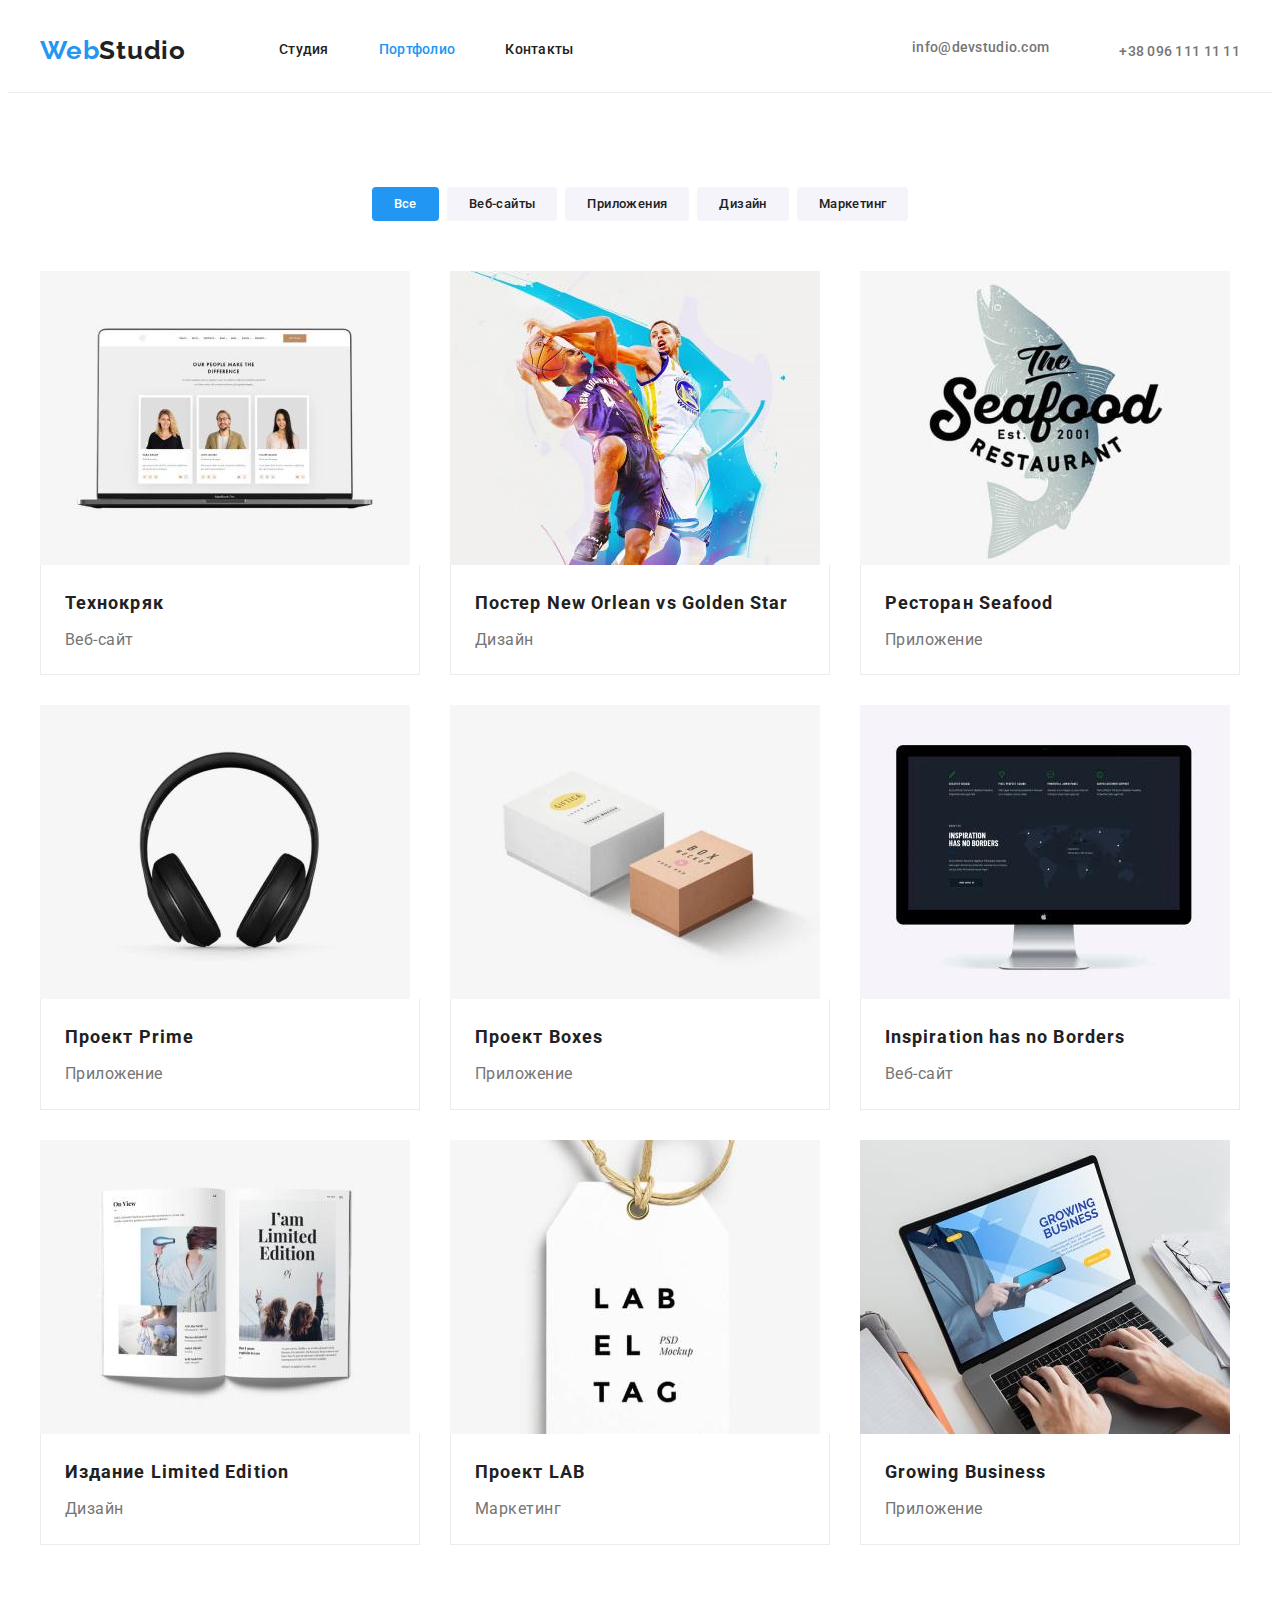
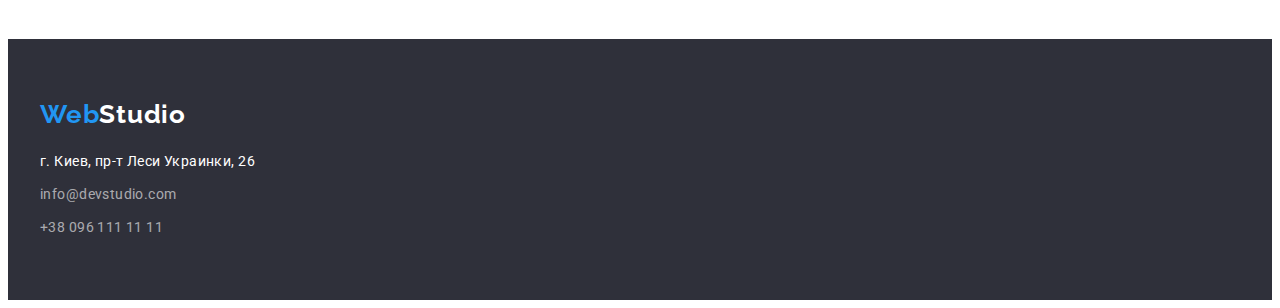
==== portfolio.html @ 3c200aab "Дз 4" ====
<!DOCTYPE html>
<html lang="ru">
  <head>
    <meta charset="UTF-8" />
    <meta http-equiv="X-UA-Compatible" content="IE=edge" />
    <meta name="viewport" content="width=h, initial-scale=1.0" />
    <title>Document</title>
    <link rel="preconnect" href="https://fonts.googleapis.com" />
    <link rel="preconnect" href="https://fonts.gstatic.com" crossorigin />
    <link
      href="https://fonts.googleapis.com/css2?family=Raleway:wght@700&family=Roboto:wght@400;500;700;900&display=swap"
      rel="stylesheet"
    />
    <link
      rel="stylesheet"
      href="https://cdnjs.cloudflare.com/ajax/libs/modern-normalize/1.1.0/modern-normalize.min.css"
      integrity="sha512-wpPYUAdjBVSE4KJnH1VR1HeZfpl1ub8YT/NKx4PuQ5NmX2tKuGu6U/JRp5y+Y8XG2tV+wKQpNHVUX03MfMFn9Q=="
      crossorigin="anonymous"
      referrerpolicy="no-referrer"
    />
    
    <link rel="stylesheet" href="./css/styles.css" />
  </head>

  <body>
    <!--Header-->

    <header class="header">
      <div class="container header-container">
        <nav class="header-navigation">
          <a class="header-logo link" href="/"
            >Web<span class="span-logo">Studio</span>
          </a>

          <ul class="header-list list">
            <li class="item">
              <a class="header-item link" href="./index.html">Студия</a>
            </li>
            <li class="item">
              <a class="header-item link current" href="./portfolio.html"
                >Портфолио</a
              >
            </li>
            <li class="item">
              <a class="header-item link" href="">Контакты</a>
            </li>
          </ul>
        </nav>

        <div class="contact-list-flex">
          <ul class="contact-list list">
            <li class=" item contact-item">
              <a class="header-contact link" href="mailto:info@devstudio.com"
                ><svg class="item-svg" width="16" height="12">
                  <use href="./images/sprite.svg#icon-letter"></use>
                </svg>info@devstudio.com </a
              >
            </li>
            <li class="item contact-item">
              <a class="header-contact link" href="tel:+380961111111"
                ><svg class="item-svg" width="10" height="16">
                  <use href="./images/sprite.svg#icon-phone"></use>
                </svg>+38 096 111 11 11</a
              >
            </li>
          </ul>
        </div>
      </div>
    </header>

    <main>
      <!--Портфоліо-->

      <section class="section-portfolio section">
        <div class="container">
          <h1 class="visually-hidden">Портфоліо</h1>
          <ul class="list button-list">
            <li class="button-item">
              <button class="portfolio-button current cursor" type="button">
                Все
              </button>
            </li>
            <li class="button-item">
              <button class="portfolio-button cursor" type="button">
                Веб-сайты
              </button>
            </li>
            <li class="button-item">
              <button class="portfolio-button cursor" type="button">
                Приложения
              </button>
            </li>
            <li class="button-item">
              <button class="portfolio-button cursor" type="button">
                Дизайн
              </button>
            </li>
            <li class="button-item">
              <button class="portfolio-button cursor" type="button">
                Маркетинг
              </button>
            </li>
          </ul>

          <ul class="portfolio-list list">
            <li class="portfolio-item">
              <img src="./images/ноут.jpg" alt="ноут" width="370" />
              <div class="portfolio-padding">
                <h2 class="portfolio-title">Технокряк</h2>
                <p class="portfolio-text">Веб-сайт</p>
              </div>
            </li>
            <li class="portfolio-item">
              <img src="./images/баскетбол.jpg" alt="баскетбол" width="370" />
              <div class="portfolio-padding">
                <h2 class="portfolio-title">
                  Постер New Orlean vs Golden Star
                </h2>
                <p class="portfolio-text">Дизайн</p>
              </div>
            </li>
            <li class="portfolio-item">
              <img src="./images/seafood.jpg" alt="seafood" width="370" />
              <div class="portfolio-padding">
                <h2 class="portfolio-title">Ресторан Seafood</h2>
                <p class="portfolio-text">Приложение</p>
              </div>
            </li>
            <li class="portfolio-item">
              <img src="./images/навушники.jpg" alt="навушники" width="370" />
              <div class="portfolio-padding">
                <h2 class="portfolio-title">Проект Prime</h2>
                <p class="portfolio-text">Приложение</p>
              </div>
            </li>
            <li class="portfolio-item">
              <img src="./images/цегла.jpg" alt="цегла" width="370" />
              <div class="portfolio-padding">
                <h2 class="portfolio-title">Проект Boxes</h2>
                <p class="portfolio-text">Приложение</p>
              </div>
            </li>
            <li class="portfolio-item">
              <img src="./images/монітор.jpg" alt="монітор" width="370" />
              <div class="portfolio-padding">
                <h2 class="portfolio-title">Inspiration has no Borders</h2>
                <p class="portfolio-text">Веб-сайт</p>
              </div>
            </li>
            <li class="portfolio-item">
              <img src="./images/книжка.jpg" alt="книжка" width="370" />
              <div class="portfolio-padding">
                <h2 class="portfolio-title">Издание Limited Edition</h2>
                <p class="portfolio-text">Дизайн</p>
              </div>
            </li>
            <li class="portfolio-item">
              <img src="./images/лейба.jpg" alt="лейба" width="370" />
              <div class="portfolio-padding">
                <h2 class="portfolio-title">Проект LAB</h2>
                <p class="portfolio-text">Маркетинг</p>
              </div>
            </li>
            <li class="portfolio-item">
              <img src="./images/комп.jpg" alt="комп" width="370" />
              <div class="portfolio-padding">
                <h2 class="portfolio-title">Growing Business</h2>
                <p class="portfolio-text">Приложение</p>
              </div>
            </li>
          </ul>
        </div>
      </section>
    </main>

    <!--Footer-->

    <footer class="footer">
      <div class="container footer-container">
        <a class="footer-logo link" href="/"
          >Web<span class="span-logo-footer">Studio</span></a
        >

        <address class="address-contacts">
          <p class="addres-text">г. Киев, пр-т Леси Украинки, 26</p>
          <ul class="addres-list list">
            <li class="addres-item">
              <a class="addres-mail link" href="mailto:info@devstudio.com"
                >info@devstudio.com</a
              >
            </li>
            <li class="addres-item-tel">
              <a class="addres-tel link" href="tel:+380961111111"
                >+38 096 111 11 11</a
              >
            </li>
          </ul>
        </address>
      </div>
    </footer>
  </body>
</html>
---- css/styles.css ----
:root {
  --primary-text-color: #757575;
  --second-text-color: #212121;
  --fourth-text-color: #ffffff;
  --accent-color: #2196f3;
  --button-color: #f5f4fa;
}

body {
  font-family: 'Roboto', sans-serif;
  background-color: var(--fourth-text-color);
}

h1,
h2,
h3,
h4,
ul,
p {
  margin-top: 0px;
  margin-bottom: 0px;
  padding-left: 0px;
}

.section {
  padding-top: 94px;
  padding-bottom: 94px;
}

img {
  display: block;
}

.list {
  list-style: none;
}

.link {
  text-decoration: none;
}

.container {
  width: 1200px;
  padding-left: 15px;
  padding-right: 15px;
  margin: 0 auto;
}

/* ----------- header ------------- */

.header {
  border-bottom-width: 1px;
  border-bottom-style: solid;
  border-bottom-color: #ececec;
}

.header-container {
  display: flex;
  align-items: center;
}

.header-navigation {
  display: flex;
  align-items: center;
}

.header-logo {
  padding-top: 24px;
  padding-bottom: 24px;

  font-family: Raleway, sans-serif;
  font-weight: 700;
  font-size: 26px;
  line-height: 1.19;
  letter-spacing: 0.03em;
  color: var(--accent-color);
}

.span-logo {
  color: var(--second-text-color);
}

.header-list {
  display: flex;
  margin-left: 93px;
  padding-left: 0px;
}

.header-list .item:not(:last-child) {
  margin-right: 50px;
}

.header-item {
  display: block;
  padding-top: 32px;
  padding-bottom: 32px;

  font-weight: 500;
  font-size: 14px;
  line-height: 1.14;
  letter-spacing: 0.02em;
  color: var(--second-text-color);

}
.header-item:hover,
.header-item:focus {
  color: var(--accent-color);
}

.header-contact:hover,
.header-contact:focus {
  color: var(--accent-color);
}


.header-contact:hover .item-svg,
.header-contact:focus .item-svg {
  fill: var(--accent-color);
}

.header-item.current {
  color: var(--accent-color);
}

.contact-list-flex {
  margin-left: auto;
}

.contact-list {
  display: flex;
  text-align: center;
}

.contact-list .item + .item {
  margin-left: 50px;
}



.item-svg {
  margin-right: 10px;
  fill: var(--primary-text-color);
}
  



.header-contact {
  display: block;

  padding-top: 32px;
  padding-bottom: 32px;

  font-weight: 500;
  font-size: 14px;
  line-height: 1.14;
  letter-spacing: 0.02em;
  color: var(--primary-text-color);
}

/* --------hero--------------- */

.hero {
  background-color: #2f303a;
  text-align: center;
  max-width: 1600px;
  height: 600px;
  margin-left: auto;
  margin-right: auto;
  background-image: linear-gradient(
      to right,
      rgba(47, 48, 58, 0.4),
      rgba(47, 48, 58, 0.4)
    ),
    url(../images/hero.jpg);
  background-repeat: no-repeat;
  background-position: center;
  background-size: cover;
}

.container-hero {
  padding-top: 200px;
  padding-bottom: 200px;
}

.hero-title {
  margin-top: 0px;
  margin-bottom: 30px;

  font-weight: 900;
  font-size: 44px;
  line-height: 1.36;
  letter-spacing: 0.06em;

  color: var(--fourth-text-color);
}

.hero-title {
  text-transform: uppercase;
}

/* -- button--- */

.hero-button {
  border-radius: 4px;
  border: none;
  padding: 10px 32px;

  font-family: Roboto;
  font-weight: 700;
  line-height: 1.87;
  letter-spacing: 0.06em;
  color: var(--fourth-text-color);
  background-color: var(--accent-color);
}

.cursor {
  cursor: pointer;
}

/* ------Features--------- */

.visually-hidden {
  position: absolute;
  white-space: nowrap;
  width: 1px;
  height: 1px;
  overflow: hidden;
  border: 0;
  padding: 0;
  clip: rect(0 0 0 0);
  clip-path: inset(50%);
  margin: -1px;
}

.features {
  display: flex;
  padding-left: 0px;
}

.features-list:not(:last-child) {
  margin-right: 30px;
}

.features-list {
  margin-top: 0px;
  margin-bottom: 0px;
  width: 270px;
}

.icon-delivery {
  display: block;
  width: 270px;
  height: 120px;
  background-color: #f5f4fa;
  border-radius: 4px;
  margin-bottom: 30px;
  padding: 25px 100px;

  background-size: contain;
  background-repeat: no-repeat;
  background-position: center;
}


.features-title {
  margin-top: 0px;
  margin-bottom: 10px;

  font-weight: 700;
  font-size: 14px;
  line-height: 1.14;
  letter-spacing: 0.03em;
  color: var(--second-text-color);
}

.features-title {
  text-transform: uppercase;
}

.features-text {
  margin-top: 0px;
  margin-bottom: 0px;

  font-size: 14px;
  line-height: 1.71;
  letter-spacing: 0.03em;
  color: var(--primary-text-color);
}


/* -------Чем ми занимаемся------- */

.employment {
  padding-bottom: 94px;
}

.employment-list {
  display: flex;
  margin-left: -30px;
}

.employment-item {
  flex-basis: calc((100% - 3 * 30px) / 3);
  margin-left: 30px;
}

.employment-title {
  font-weight: 700;
  font-size: 36px;
  line-height: 1.16;
  letter-spacing: 0.03em;
  color: var(--second-text-color);
  margin-bottom: 50px;
  text-align: center;
}

/* --------Наша команда---------- */

.team {
  background-color: #f5f4fa;
}

.team-title {
  font-weight: 700;
  font-size: 36px;
  line-height: 1.16;
  letter-spacing: 0.03em;
  color: var(--second-text-color);
  margin-bottom: 50px;
  text-align: center;
}

.team-list {
  display: flex;
  justify-content: space-between;
}

.team-pading {
  padding-top: 30px;
  padding-bottom: 30px;
  border: none;
  border-bottom-left-radius: 4px;
  border-bottom-right-radius: 4px;
  background-color: #ffffff;
}

.team-item {
  text-align: center;
  border-radius: 0px 0px 4px 4px;
  box-shadow: 0px 1px 3px rgba(0, 0, 0, 0.12), 0px 1px 1px rgba(0, 0, 0, 0.14),
    0px 2px 1px rgba(0, 0, 0, 0.2);
}

.team-item-name {
  font-weight: 500;
  margin-bottom: 10px;

  line-height: 1.18;
  letter-spacing: 0.03em;
  color: var(--second-text-color);
}

.team-item-text {
  line-height: 1.18;
  letter-spacing: 0.03em;
  color: var(--primary-text-color);
  margin-bottom: 16px;
}

.social {
  display: flex;
  justify-content: center;
}

.team-social-item {
  width: 44px;
  height: 44px;
  margin-right: 10px;
  
}

.team-social-item:last-child {
  margin-right: 0px;
}

.team-social-link {
  width: 100%;
  height: 100%;
  /* background-color: brown; */
  border-radius: 50%;
  display: flex;
  align-items: center;
  justify-content: center;
  color:  #AFB1B8;
}

.social-link {
  fill: currentColor;
}

.team-social-link:hover,
.team-social-link:focus {
  background-color: var(--accent-color);
}

.team-social-link:hover .social-link,
.team-social-link:focus .social-link { 
  fill: var(--fourth-text-color);
}



/* ------Client-------- */


.client-title {
  font-weight: 700;
  font-size: 36px;
  line-height: 1.16;
  letter-spacing: 0.03em;
  color: var(--second-text-color);
  margin-bottom: 50px;
  text-align: center;
}

.client-link {
  display: block;
  /* width: 170px;
  height: 92px; */
  padding: 16px 32px;
  border: 1px solid #AFB1B8;
  border-radius: 4px;
  color: #AFB1B8;
 
  display: flex;
  align-items: center;
  justify-content: center;
}

.client-list {
  display: flex;
}

.client-item:not(:last-child) {
  margin-right: 30px;
}

.client-icon {
  fill: currentColor
}

.client-item:hover,
.client-item:focus {
  color: var(--accent-color);
}

.client-link:hover,
.client-link:focus {
  color: var(--accent-color);
}

.client-link:hover .item-svg,
.client-link:focus .item-svg {
  fill: var(--accent-color);
}



/* --------Footer-------------- */

.footer {
  background-color: #2f303a;
  padding-top: 60px;
  padding-bottom: 60px;
}

.footer-logo {
  margin-bottom: 20px;
  display: inline-block;

  font-family: Raleway, sans-serif;
  font-weight: 700;
  font-size: 26px;
  line-height: 1.19;
  letter-spacing: 0.03em;
  color: var(--accent-color);
}

.span-logo-footer {
  color: var(--fourth-text-color);
}

.address-contacts {
  font-style: inherit;
}

.addres-text {
  margin-bottom: 9px;

  font-size: 14px;
  line-height: 1.71;
  letter-spacing: 0.03em;
  color: var(--fourth-text-color);
}

.addres-mail,
.addres-tel {
  display: inline-block;

  font-weight: 400;
  font-size: 14px;
  line-height: 1.71;
  letter-spacing: 0.03em;
  color: rgba(255, 255, 255, 0.6);
}

.addres-item {
  margin-bottom: 9px;
}

.addres-mail:hover,
.addres-mail:focus,
.addres-tel:hover,
.addres-tel:focus {
  color: var(--accent-color);
}

/* -------------Портфоліо------------- */

.portfolio-padding {
  padding: 20px 24px;

  border-bottom-width: 1px;
  border-bottom-style: solid;
  border-bottom-color: #ececec;

  border-right-width: 1px;
  border-right-style: solid;
  border-right-color: #ececec;

  border-left-width: 1px;
  border-left-style: solid;
  border-left-color: #ececec;
}

.button-list {
  display: flex;
  justify-content: center;
  margin-bottom: 50px;
}

.button-item:not(:last-child) {
  margin-right: 8px;
}

.portfolio-button {
  font-family: 'Roboto', sans-serif;
  font-weight: 500;
  line-height: 1.62;
  letter-spacing: 0.03em;
  border-radius: 4px;
  border: none;
  color: var(--second-text-color);
  background-color: #f5f4fa;

  padding: 6px 22px;
}

.portfolio-button:hover,
.portfolio-button:focus {
  color: var(--button-color);
  background-color: var(--accent-color);
}

.portfolio-button.current {
  background-color: var(--accent-color);
  color: var(--fourth-text-color);
}

.portfolio-title {
  font-weight: 700;
  font-size: 18px;
  line-height: 2;
  letter-spacing: 0.06em;
  color: var(--second-text-color);
  margin-bottom: 4px;
}

.portfolio-text {
  line-height: 1.87;
  letter-spacing: 0.03em;
  color: var(--primary-text-color);
}

.portfolio-list {
  display: flex;
  flex-wrap: wrap;
}

.portfolio-item {
  width: calc((100% - 60px) / 3);
  margin-right: 30px;
  margin-bottom: 30px;
}

.portfolio-item:nth-child(3n) {
  margin-right: 0px;
}

.portfolio-item:nth-last-child(-n + 3) {
  margin-bottom: 0px;
}
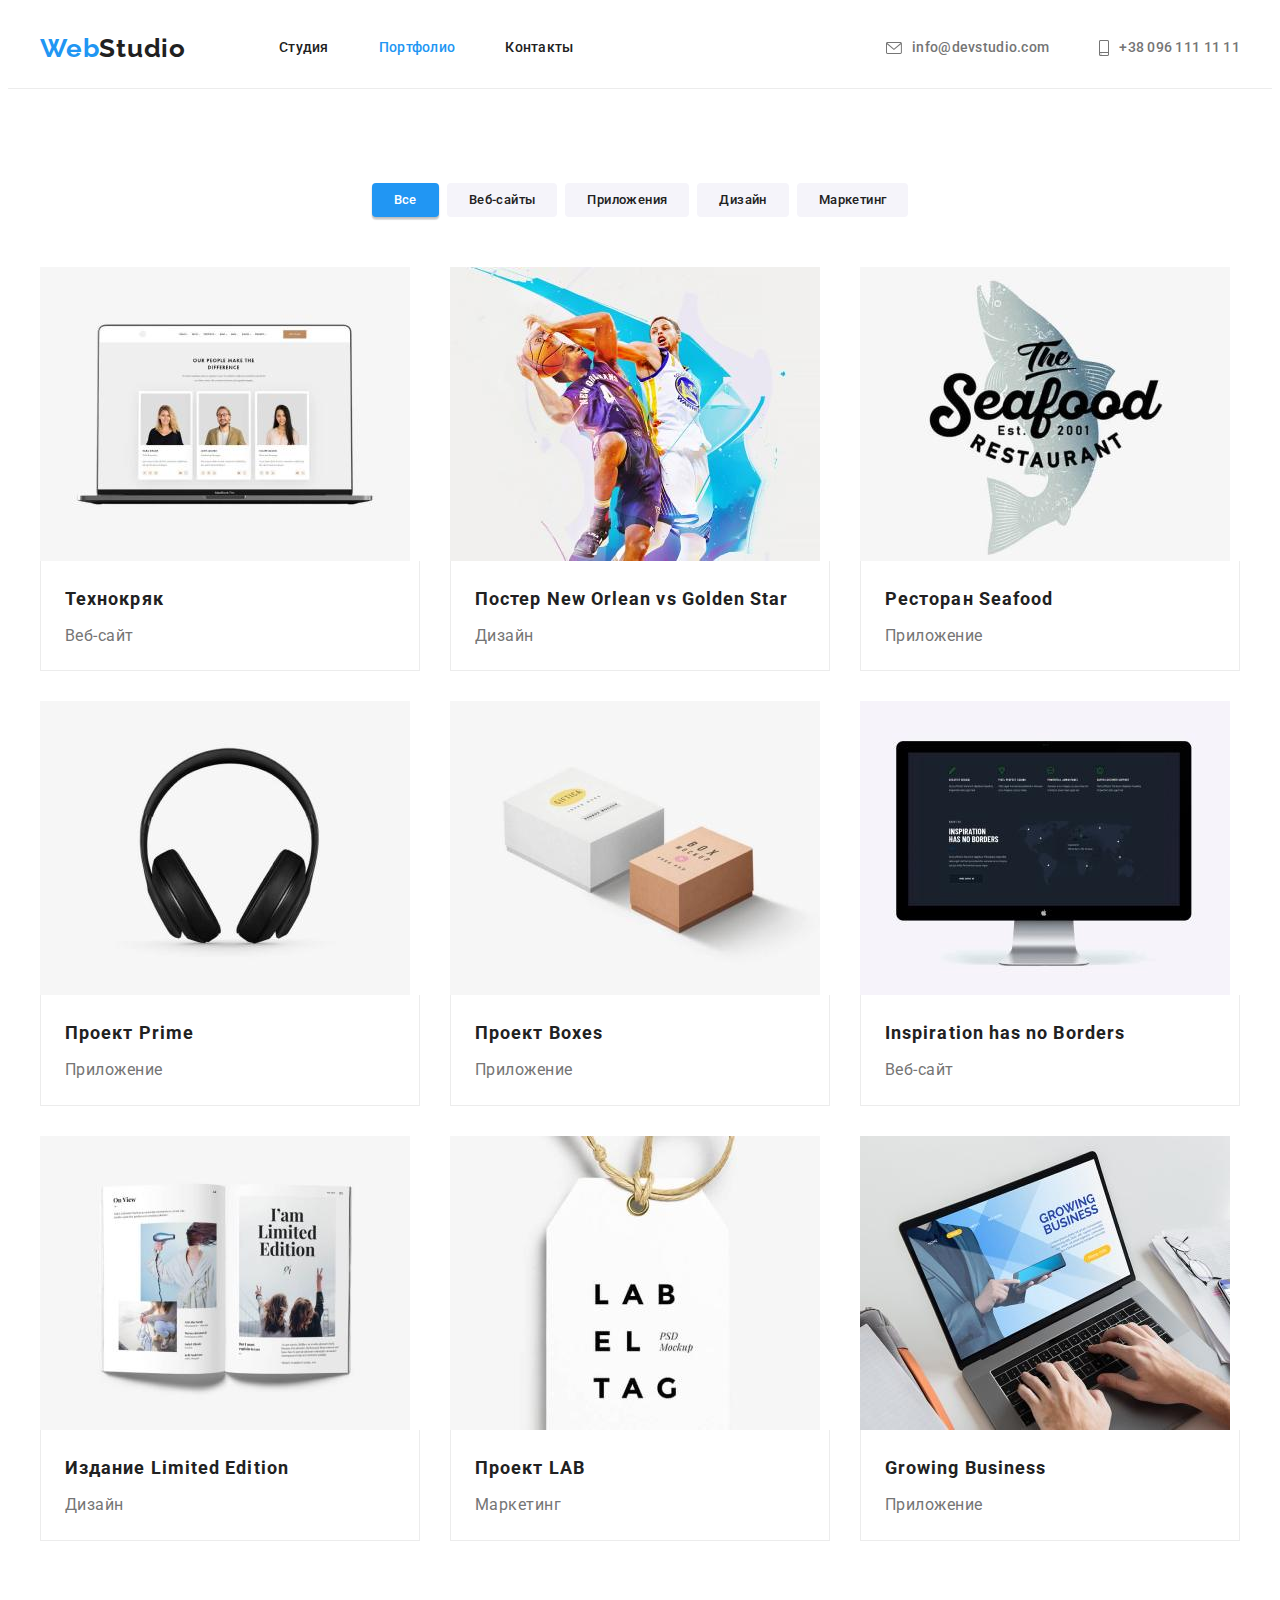
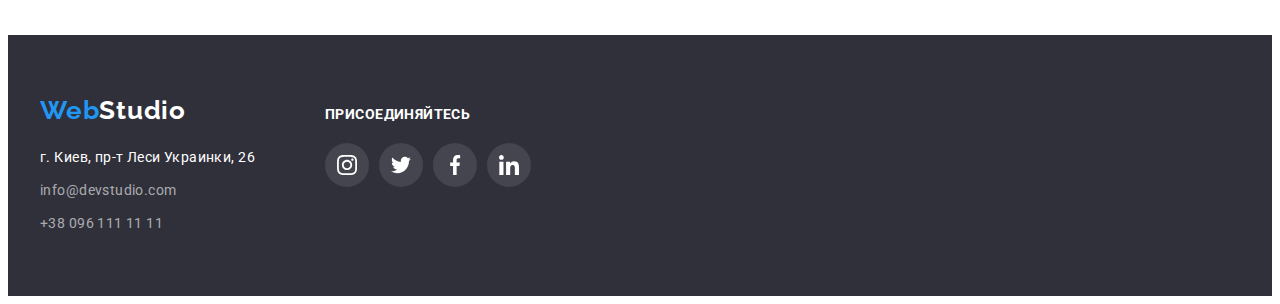
==== commit fcd827be: "готова домашка №4" ====
--- a/portfolio.html
+++ b/portfolio.html
@@ -52,14 +52,14 @@
             <li class=" item contact-item">
               <a class="header-contact link" href="mailto:info@devstudio.com"
                 ><svg class="item-svg" width="16" height="12">
-                  <use href="./images/sprite.svg#icon-letter"></use>
+                  <use href="./images/symbol-defs.svg#icon-envelope-1"></use>
                 </svg>info@devstudio.com </a
               >
             </li>
             <li class="item contact-item">
               <a class="header-contact link" href="tel:+380961111111"
                 ><svg class="item-svg" width="10" height="16">
-                  <use href="./images/sprite.svg#icon-phone"></use>
+                  <use href="./images/symbol-defs.svg#icon-smartphone-1"></use>
                 </svg>+38 096 111 11 11</a
               >
             </li>
@@ -103,14 +103,14 @@
           </ul>
 
           <ul class="portfolio-list list">
-            <li class="portfolio-item">
+            <li class="portfolio-item cursor">
               <img src="./images/ноут.jpg" alt="ноут" width="370" />
               <div class="portfolio-padding">
                 <h2 class="portfolio-title">Технокряк</h2>
                 <p class="portfolio-text">Веб-сайт</p>
               </div>
             </li>
-            <li class="portfolio-item">
+            <li class="portfolio-item cursor">
               <img src="./images/баскетбол.jpg" alt="баскетбол" width="370" />
               <div class="portfolio-padding">
                 <h2 class="portfolio-title">
@@ -119,49 +119,49 @@
                 <p class="portfolio-text">Дизайн</p>
               </div>
             </li>
-            <li class="portfolio-item">
+            <li class="portfolio-item cursor">
               <img src="./images/seafood.jpg" alt="seafood" width="370" />
               <div class="portfolio-padding">
                 <h2 class="portfolio-title">Ресторан Seafood</h2>
                 <p class="portfolio-text">Приложение</p>
               </div>
             </li>
-            <li class="portfolio-item">
+            <li class="portfolio-item cursor">
               <img src="./images/навушники.jpg" alt="навушники" width="370" />
               <div class="portfolio-padding">
                 <h2 class="portfolio-title">Проект Prime</h2>
                 <p class="portfolio-text">Приложение</p>
               </div>
             </li>
-            <li class="portfolio-item">
+            <li class="portfolio-item cursor">
               <img src="./images/цегла.jpg" alt="цегла" width="370" />
               <div class="portfolio-padding">
                 <h2 class="portfolio-title">Проект Boxes</h2>
                 <p class="portfolio-text">Приложение</p>
               </div>
             </li>
-            <li class="portfolio-item">
+            <li class="portfolio-item cursor">
               <img src="./images/монітор.jpg" alt="монітор" width="370" />
               <div class="portfolio-padding">
                 <h2 class="portfolio-title">Inspiration has no Borders</h2>
                 <p class="portfolio-text">Веб-сайт</p>
               </div>
             </li>
-            <li class="portfolio-item">
+            <li class="portfolio-item cursor">
               <img src="./images/книжка.jpg" alt="книжка" width="370" />
               <div class="portfolio-padding">
                 <h2 class="portfolio-title">Издание Limited Edition</h2>
                 <p class="portfolio-text">Дизайн</p>
               </div>
             </li>
-            <li class="portfolio-item">
+            <li class="portfolio-item cursor">
               <img src="./images/лейба.jpg" alt="лейба" width="370" />
               <div class="portfolio-padding">
                 <h2 class="portfolio-title">Проект LAB</h2>
                 <p class="portfolio-text">Маркетинг</p>
               </div>
             </li>
-            <li class="portfolio-item">
+            <li class="portfolio-item cursor">
               <img src="./images/комп.jpg" alt="комп" width="370" />
               <div class="portfolio-padding">
                 <h2 class="portfolio-title">Growing Business</h2>
@@ -176,27 +176,65 @@
     <!--Footer-->
 
     <footer class="footer">
-      <div class="container footer-container">
-        <a class="footer-logo link" href="/"
-          >Web<span class="span-logo-footer">Studio</span></a
-        >
-
-        <address class="address-contacts">
-          <p class="addres-text">г. Киев, пр-т Леси Украинки, 26</p>
-          <ul class="addres-list list">
-            <li class="addres-item">
-              <a class="addres-mail link" href="mailto:info@devstudio.com"
-                >info@devstudio.com</a
-              >
-            </li>
-            <li class="addres-item-tel">
-              <a class="addres-tel link" href="tel:+380961111111"
-                >+38 096 111 11 11</a
-              >
-            </li>
-          </ul>
-        </address>
+      <div class="container footer-container-general">
+        <div class=" footer-container">
+          <a class="footer-logo link" href="/"
+            >Web<span class="span-logo-footer">Studio</span></a
+          >
+  
+          <address class="address-contacts">
+            <p class="addres-text">г. Киев, пр-т Леси Украинки, 26</p>
+            <ul class="addres-list list">
+              <li class="addres-item">
+                <a class="addres-mail link" href="mailto:info@devstudio.com"
+                  >info@devstudio.com</a
+                >
+              </li>
+              <li class="addres-item-tel">
+                <a class="addres-tel link" href="tel:+380961111111"
+                  >+38 096 111 11 11</a
+                >
+              </li>
+            </ul>
+          </address>
+        </div>
+
+        <div class="social-footer-container">
+          <h3 class="footer-title">присоединяйтесь</h3>
+          <ul class="team-footer list ">
+            <li class="team-footer-item">
+              <a href="" class="team-footer-link">
+                <svg class="footer-link" width="20" height="20">
+                  <use href="./images/symbol-defs.svg#icon-instagram"></use>
+                </svg>
+              </a>
+            </li>
+            <li class="team-footer-item">
+              <a href="" class="team-footer-link">
+                <svg class="footer-link" width="20" height="20">
+                  <use href="./images/symbol-defs.svg#icon-twetter"></use>
+                </svg>
+              </a>
+            </li>
+            <li class="team-footer-item">
+              <a href="" class="team-footer-link">
+                <svg class="footer-link" width="20" height="20">
+                  <use href="./images/symbol-defs.svg#icon-facebook"></use>
+                </svg>
+              </a>
+            </li>
+            <li class="team-footer-item">
+              <a href="" class="team-footer-link">
+                <svg class="footer-link" width="20" height="20">
+                  <use href="./images/symbol-defs.svg#icon-linkedin"></use>
+                </svg>
+              </a>
+            </li>
+          </ul>
+
+        </div>
       </div>
+
     </footer>
   </body>
 </html>
--- a/css/styles.css
+++ b/css/styles.css
@@ -129,6 +129,8 @@
 .contact-list {
   display: flex;
   text-align: center;
+  padding-top: 32px;
+  padding-bottom: 32px;
 }
 
 .contact-list .item + .item {
@@ -143,20 +145,20 @@
 }
   
 
-
-
 .header-contact {
-  display: block;
-
-  padding-top: 32px;
-  padding-bottom: 32px;
-
+  display: flex;
+  align-items: center;
+  
   font-weight: 500;
   font-size: 14px;
   line-height: 1.14;
   letter-spacing: 0.02em;
   color: var(--primary-text-color);
 }
+
+
+
+
 
 /* --------hero--------------- */
 
@@ -387,7 +389,6 @@
 .team-social-link {
   width: 100%;
   height: 100%;
-  /* background-color: brown; */
   border-radius: 50%;
   display: flex;
   align-items: center;
@@ -450,18 +451,15 @@
   fill: currentColor
 }
 
-.client-item:hover,
-.client-item:focus {
-  color: var(--accent-color);
-}
+
 
 .client-link:hover,
 .client-link:focus {
-  color: var(--accent-color);
-}
-
-.client-link:hover .item-svg,
-.client-link:focus .item-svg {
+  border: 1px solid var(--accent-color);
+}
+
+.client-link:hover .client-icon,
+.client-link:focus .client-icon {
   fill: var(--accent-color);
 }
 
@@ -526,6 +524,75 @@
   color: var(--accent-color);
 }
 
+
+
+.footer-container {
+  margin-right: 70px;
+}
+
+.footer-title {
+  font-weight: bold;
+  font-size: 14px;
+  line-height: 1.14;
+  letter-spacing: 0.03em;
+  text-transform: uppercase;
+  color: var(--fourth-text-color);
+
+  margin-bottom: 20px;
+}
+
+.team-footer {
+   display: flex;
+}
+
+.footer-container-general {
+  display: flex;
+}
+
+.team-footer-item {
+  width: 44px;
+  height: 44px;
+  margin-right: 10px;
+  
+}
+
+.team-footer-item:last-child {
+  margin-right: 0px;
+}
+
+.team-footer-link {
+  display: inline-block;
+  width: 100%;
+  height: 100%;
+  background: rgba(255, 255, 255, 0.1);
+  border-radius: 50%;
+  display: flex;
+  align-items: center;
+  justify-content: center;
+  color: var(--fourth-text-color);
+}
+
+.footer-link {
+  fill: currentColor;
+}
+
+.team-footer-link:hover,
+.team-footer-link:focus {
+  background-color: var(--accent-color);
+}
+
+.social-footer-container {
+  padding-top: 12px;
+}
+
+
+
+
+
+
+
+
+
 /* -------------Портфоліо------------- */
 
 .portfolio-padding {
@@ -571,11 +638,18 @@
 .portfolio-button:focus {
   color: var(--button-color);
   background-color: var(--accent-color);
+  box-shadow: 0px 3px 1px rgba(0, 0, 0, 0.1), 0px 1px 2px rgba(0, 0, 0, 0.08), 0px 2px 2px rgba(0, 0, 0, 0.12);
 }
 
 .portfolio-button.current {
   background-color: var(--accent-color);
   color: var(--fourth-text-color);
+  box-shadow: 0px 3px 1px rgba(0, 0, 0, 0.1), 0px 1px 2px rgba(0, 0, 0, 0.08), 0px 2px 2px rgba(0, 0, 0, 0.12);
+}
+
+.portfolio-item:hover,
+.portfolio-item:focus {
+  box-shadow: 0px 1px 1px rgba(0, 0, 0, 0.12), 0px 4px 4px rgba(0, 0, 0, 0.06), 1px 4px 6px rgba(0, 0, 0, 0.16);
 }
 
 .portfolio-title {
